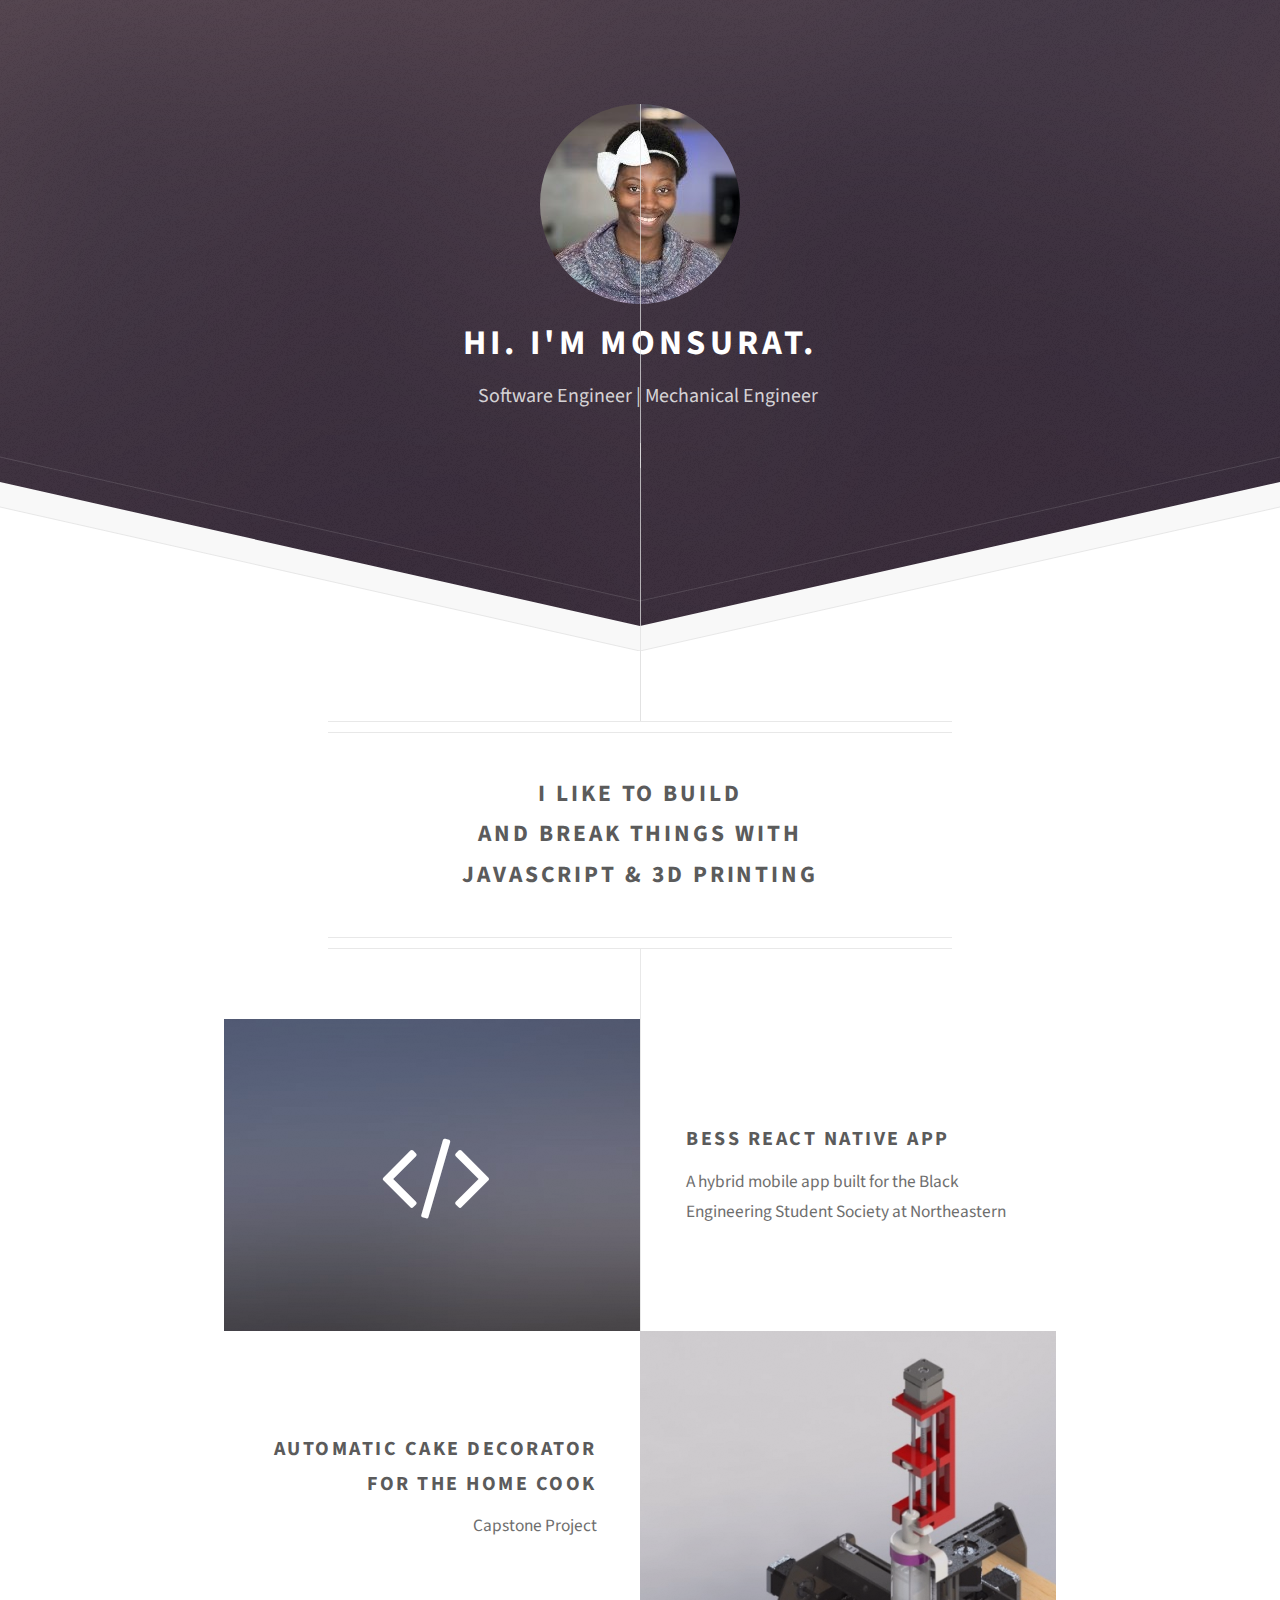
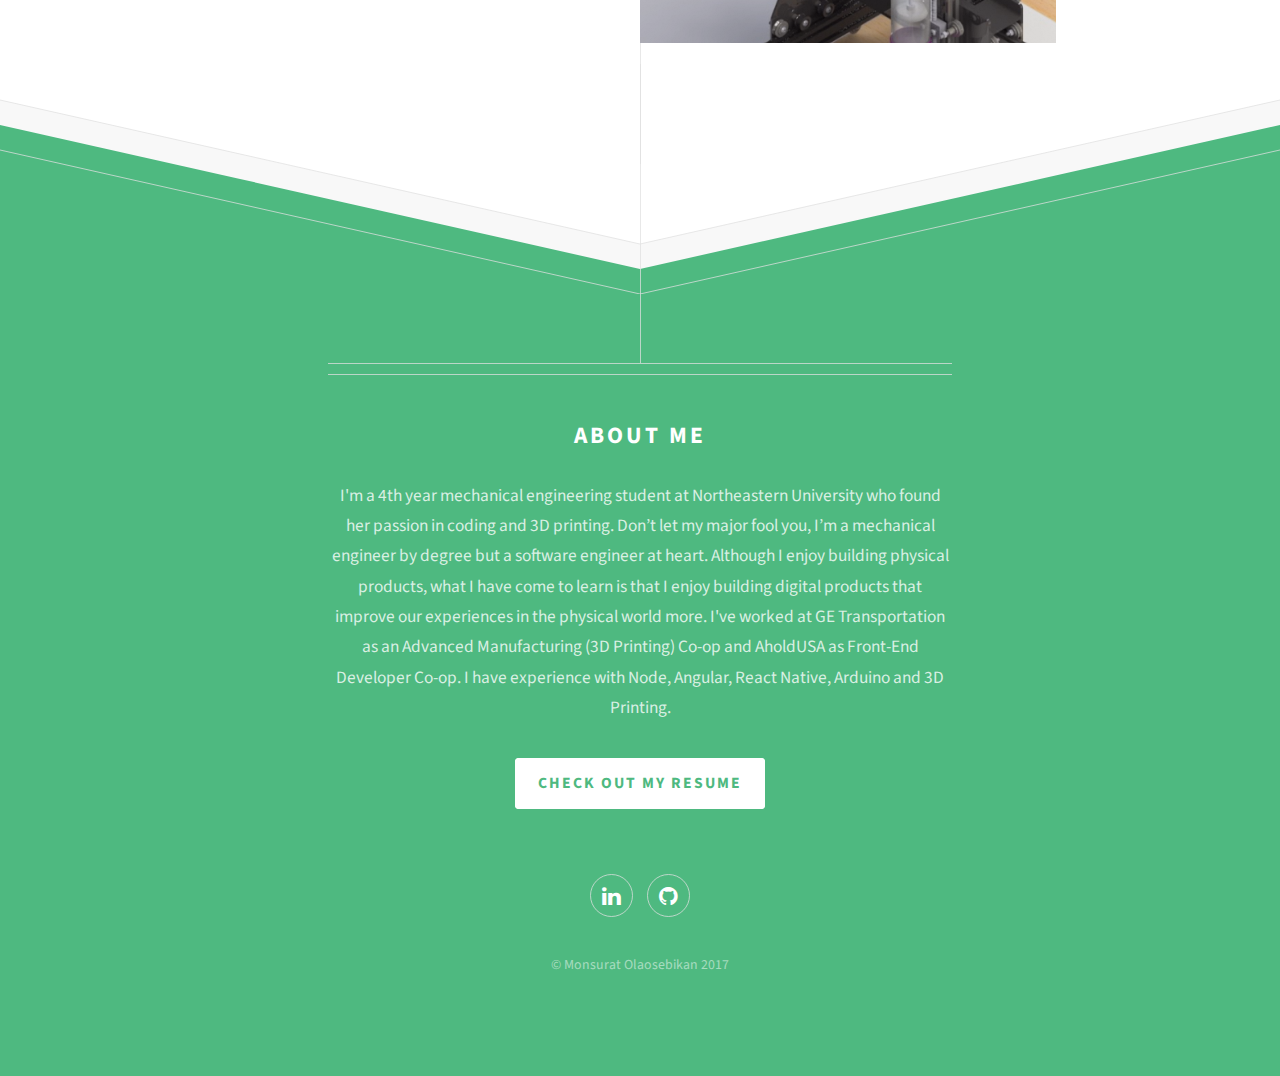
==== index.html @ 6a376ef6 "first commit" ====
<!DOCTYPE HTML>
<!--
	Directive by HTML5 UP
	html5up.net | @ajlkn
	Free for personal and commercial use under the CCA 3.0 license (html5up.net/license)
-->
<html>
	<head>
		<title>Monsurat Portfolio</title>
		<meta charset="utf-8" />
		<meta name="viewport" content="width=device-width, initial-scale=1" />
		<!--[if lte IE 8]><script src="assets/js/ie/html5shiv.js"></script><![endif]-->
		<link rel="stylesheet" href="assets/css/main.css" />
		<!--[if lte IE 8]><link rel="stylesheet" href="assets/css/ie8.css" /><![endif]-->
	</head>
	<body>

		<!-- Header -->
			<div id="header">
				<span class=""><img src="images/headshot.jpg" style="border-radius:50%"></span>
				<h1>Hi. I'm Monsurat.</h1>
				<p>&nbsp &nbsp Software Engineer | Mechanical Engineer</p>
				<br />
			</div>

		<!-- Main -->
			<div id="main">

				<header class="major container 75%">
					<h2>I like to build
					<br />
					and break things with
					<br />
					JavaScript & 3D Printing</h2>
					<!--
					<p>Tellus erat mauris ipsum fermentum<br />
					etiam vivamus nunc nibh morbi.</p>
					-->
				</header>

				<div class="box alt container">
					<section class="feature left">
						<a href="bessapp.html" class="image icon fa-code"><img src="images/pic01.jpg" alt="" /></a>
						<div class="content">
							<h3>BESS React Native App</h3>
							<p>A hybrid mobile app built for the Black Engineering Student Society at Northeastern</p>
						</div>
					</section>
					<section class="feature right">
						<a href="capstone.html" class="image icon"><img src="images/cake.png" alt="" /></a>
						<div class="content">
							<h3>Automatic Cake Decorator for the Home Cook</h3>
							<p>Capstone Project</p>
						</div>
					</section>
				</div>

			</div>

		<!-- Footer -->
			<div id="footer">
				<div class="container 75%">

					<header class="major last">
						<h2>About Me</h2>
					</header>

					<p>I'm a 4th year mechanical engineering student at Northeastern University who found her passion in coding and 3D printing.
						Don’t let my major fool you, I’m a mechanical engineer by degree but a software engineer at heart. Although I enjoy building physical products, what I have come to learn is that I enjoy building digital products that improve our experiences in the physical world more.
						I've worked at GE Transportation as an Advanced Manufacturing (3D Printing) Co-op and AholdUSA as Front-End Developer Co-op. I have experience with Node, Angular, React Native, Arduino and 3D Printing.
					</p>


							<div class="12u">
								<ul class="actions">
									<a href="https://drive.google.com/open?id=0B-U25E87jTzqNkViR29LWDZFdk0" target="_blank"><li><input type="submit" value="Check Out My Resume" /></li></a>
								</ul>
								<br>
							</div>


					<ul class="icons">
						<li><a href="https://www.linkedin.com/in/monsurat/" class="icon fa-linkedin" target="_blank"><span class="label">Linkedin</span></a></li>
						<li><a href="https://github.com/monsuratolaosebikan" class="icon fa-github" target="_blank"><span class="label">Github</span></a></li>
					</ul>

					<ul class="copyright">
						<li>&copy; Monsurat Olaosebikan 2017</li>
					</ul>

				</div>
			</div>

		<!-- Scripts -->
			<script src="assets/js/jquery.min.js"></script>
			<script src="assets/js/skel.min.js"></script>
			<script src="assets/js/util.js"></script>
			<!--[if lte IE 8]><script src="assets/js/ie/respond.min.js"></script><![endif]-->
			<script src="assets/js/main.js"></script>

	</body>
</html>
---- assets/css/main.css ----
@import url("font-awesome.min.css");
@import url("https://fonts.googleapis.com/css?family=Source+Sans+Pro:300,300italic,400,400italic,600,600italic,700,700italic");

/*
	Directive by HTML5 UP
	html5up.net | @ajlkn
	Free for personal and commercial use under the CCA 3.0 license (html5up.net/license)
*/

/* Reset */

	html, body, div, span, applet, object, iframe, h1, h2, h3, h4, h5, h6, p, blockquote, pre, a, abbr, acronym, address, big, cite, code, del, dfn, em, img, ins, kbd, q, s, samp, small, strike, strong, sub, sup, tt, var, b, u, i, center, dl, dt, dd, ol, ul, li, fieldset, form, label, legend, table, caption, tbody, tfoot, thead, tr, th, td, article, aside, canvas, details, embed, figure, figcaption, footer, header, hgroup, menu, nav, output, ruby, section, summary, time, mark, audio, video {
		margin: 0;
		padding: 0;
		border: 0;
		font-size: 100%;
		font: inherit;
		vertical-align: baseline;
	}

	article, aside, details, figcaption, figure, footer, header, hgroup, menu, nav, section {
		display: block;
	}

	body {
		line-height: 1;
	}

	ol, ul {
		list-style: none;
	}

	blockquote, q {
		quotes: none;
	}

	blockquote:before, blockquote:after, q:before, q:after {
		content: '';
		content: none;
	}

	table {
		border-collapse: collapse;
		border-spacing: 0;
	}

	body {
		-webkit-text-size-adjust: none;
	}

/* Box Model */

	*, *:before, *:after {
		-moz-box-sizing: border-box;
		-webkit-box-sizing: border-box;
		box-sizing: border-box;
	}

/* Containers */

	.container {
		margin-left: auto;
		margin-right: auto;
	}

	.container.\31 25\25 {
		width: 100%;
		max-width: 63.75em;
		min-width: 51em;
	}

	.container.\37 5\25 {
		width: 38.25em;
	}

	.container.\35 0\25 {
		width: 25.5em;
	}

	.container.\32 5\25 {
		width: 12.75em;
	}

	.container {
		width: 51em;
	}

	@media screen and (max-width: 1680px) {

		.container.\31 25\25 {
			width: 100%;
			max-width: 63.75em;
			min-width: 51em;
		}

		.container.\37 5\25 {
			width: 38.25em;
		}

		.container.\35 0\25 {
			width: 25.5em;
		}

		.container.\32 5\25 {
			width: 12.75em;
		}

		.container {
			width: 51em;
		}

	}

	@media screen and (max-width: 1280px) {

		.container.\31 25\25 {
			width: 100%;
			max-width: 60em;
			min-width: 48em;
		}

		.container.\37 5\25 {
			width: 36em;
		}

		.container.\35 0\25 {
			width: 24em;
		}

		.container.\32 5\25 {
			width: 12em;
		}

		.container {
			width: 48em;
		}

	}

	@media screen and (max-width: 980px) {

		.container.\31 25\25 {
			width: 100%;
			max-width: 118.75%;
			min-width: 95%;
		}

		.container.\37 5\25 {
			width: 71.25%;
		}

		.container.\35 0\25 {
			width: 47.5%;
		}

		.container.\32 5\25 {
			width: 23.75%;
		}

		.container {
			width: 95%;
		}

	}

	@media screen and (max-width: 840px) {

		.container.\31 25\25 {
			width: 100%;
			max-width: 118.75%;
			min-width: 95%;
		}

		.container.\37 5\25 {
			width: 71.25%;
		}

		.container.\35 0\25 {
			width: 47.5%;
		}

		.container.\32 5\25 {
			width: 23.75%;
		}

		.container {
			width: 95% !important;
		}

	}

	@media screen and (max-width: 736px) {

		.container.\31 25\25 {
			width: 100%;
			max-width: 112.5%;
			min-width: 90%;
		}

		.container.\37 5\25 {
			width: 67.5%;
		}

		.container.\35 0\25 {
			width: 45%;
		}

		.container.\32 5\25 {
			width: 22.5%;
		}

		.container {
			width: 90% !important;
		}

	}

	@media screen and (max-width: 480px) {

		.container.\31 25\25 {
			width: 100%;
			max-width: 125%;
			min-width: 100%;
		}

		.container.\37 5\25 {
			width: 75%;
		}

		.container.\35 0\25 {
			width: 50%;
		}

		.container.\32 5\25 {
			width: 25%;
		}

		.container {
			width: 100% !important;
		}

	}

/* Grid */

	.row {
		border-bottom: solid 1px transparent;
		-moz-box-sizing: border-box;
		-webkit-box-sizing: border-box;
		box-sizing: border-box;
	}

	.row > * {
		float: left;
		-moz-box-sizing: border-box;
		-webkit-box-sizing: border-box;
		box-sizing: border-box;
	}

	.row:after, .row:before {
		content: '';
		display: block;
		clear: both;
		height: 0;
	}

	.row.uniform > * > :first-child {
		margin-top: 0;
	}

	.row.uniform > * > :last-child {
		margin-bottom: 0;
	}

	.row.\30 \25 > * {
		padding: 0px 0 0 0px;
	}

	.row.\30 \25 {
		margin: 0px 0 -1px 0px;
	}

	.row.uniform.\30 \25 > * {
		padding: 0px 0 0 0px;
	}

	.row.uniform.\30 \25 {
		margin: 0px 0 -1px 0px;
	}

	.row > * {
		padding: 30px 0 0 30px;
	}

	.row {
		margin: -30px 0 -1px -30px;
	}

	.row.uniform > * {
		padding: 30px 0 0 30px;
	}

	.row.uniform {
		margin: -30px 0 -1px -30px;
	}

	.row.\32 00\25 > * {
		padding: 60px 0 0 60px;
	}

	.row.\32 00\25 {
		margin: -60px 0 -1px -60px;
	}

	.row.uniform.\32 00\25 > * {
		padding: 60px 0 0 60px;
	}

	.row.uniform.\32 00\25 {
		margin: -60px 0 -1px -60px;
	}

	.row.\31 50\25 > * {
		padding: 45px 0 0 45px;
	}

	.row.\31 50\25 {
		margin: -45px 0 -1px -45px;
	}

	.row.uniform.\31 50\25 > * {
		padding: 45px 0 0 45px;
	}

	.row.uniform.\31 50\25 {
		margin: -45px 0 -1px -45px;
	}

	.row.\35 0\25 > * {
		padding: 15px 0 0 15px;
	}

	.row.\35 0\25 {
		margin: -15px 0 -1px -15px;
	}

	.row.uniform.\35 0\25 > * {
		padding: 15px 0 0 15px;
	}

	.row.uniform.\35 0\25 {
		margin: -15px 0 -1px -15px;
	}

	.row.\32 5\25 > * {
		padding: 7.5px 0 0 7.5px;
	}

	.row.\32 5\25 {
		margin: -7.5px 0 -1px -7.5px;
	}

	.row.uniform.\32 5\25 > * {
		padding: 7.5px 0 0 7.5px;
	}

	.row.uniform.\32 5\25 {
		margin: -7.5px 0 -1px -7.5px;
	}

	.\31 2u, .\31 2u\24 {
		width: 100%;
		clear: none;
		margin-left: 0;
	}

	.\31 1u, .\31 1u\24 {
		width: 91.6666666667%;
		clear: none;
		margin-left: 0;
	}

	.\31 0u, .\31 0u\24 {
		width: 83.3333333333%;
		clear: none;
		margin-left: 0;
	}

	.\39 u, .\39 u\24 {
		width: 75%;
		clear: none;
		margin-left: 0;
	}

	.\38 u, .\38 u\24 {
		width: 66.6666666667%;
		clear: none;
		margin-left: 0;
	}

	.\37 u, .\37 u\24 {
		width: 58.3333333333%;
		clear: none;
		margin-left: 0;
	}

	.\36 u, .\36 u\24 {
		width: 50%;
		clear: none;
		margin-left: 0;
	}

	.\35 u, .\35 u\24 {
		width: 41.6666666667%;
		clear: none;
		margin-left: 0;
	}

	.\34 u, .\34 u\24 {
		width: 33.3333333333%;
		clear: none;
		margin-left: 0;
	}

	.\33 u, .\33 u\24 {
		width: 25%;
		clear: none;
		margin-left: 0;
	}

	.\32 u, .\32 u\24 {
		width: 16.6666666667%;
		clear: none;
		margin-left: 0;
	}

	.\31 u, .\31 u\24 {
		width: 8.3333333333%;
		clear: none;
		margin-left: 0;
	}

	.\31 2u\24 + *,
	.\31 1u\24 + *,
	.\31 0u\24 + *,
	.\39 u\24 + *,
	.\38 u\24 + *,
	.\37 u\24 + *,
	.\36 u\24 + *,
	.\35 u\24 + *,
	.\34 u\24 + *,
	.\33 u\24 + *,
	.\32 u\24 + *,
	.\31 u\24 + * {
		clear: left;
	}

	.\-11u {
		margin-left: 91.66667%;
	}

	.\-10u {
		margin-left: 83.33333%;
	}

	.\-9u {
		margin-left: 75%;
	}

	.\-8u {
		margin-left: 66.66667%;
	}

	.\-7u {
		margin-left: 58.33333%;
	}

	.\-6u {
		margin-left: 50%;
	}

	.\-5u {
		margin-left: 41.66667%;
	}

	.\-4u {
		margin-left: 33.33333%;
	}

	.\-3u {
		margin-left: 25%;
	}

	.\-2u {
		margin-left: 16.66667%;
	}

	.\-1u {
		margin-left: 8.33333%;
	}

	@media screen and (max-width: 1680px) {

		.row > * {
			padding: 30px 0 0 30px;
		}

		.row {
			margin: -30px 0 -1px -30px;
		}

		.row.uniform > * {
			padding: 30px 0 0 30px;
		}

		.row.uniform {
			margin: -30px 0 -1px -30px;
		}

		.row.\32 00\25 > * {
			padding: 60px 0 0 60px;
		}

		.row.\32 00\25 {
			margin: -60px 0 -1px -60px;
		}

		.row.uniform.\32 00\25 > * {
			padding: 60px 0 0 60px;
		}

		.row.uniform.\32 00\25 {
			margin: -60px 0 -1px -60px;
		}

		.row.\31 50\25 > * {
			padding: 45px 0 0 45px;
		}

		.row.\31 50\25 {
			margin: -45px 0 -1px -45px;
		}

		.row.uniform.\31 50\25 > * {
			padding: 45px 0 0 45px;
		}

		.row.uniform.\31 50\25 {
			margin: -45px 0 -1px -45px;
		}

		.row.\35 0\25 > * {
			padding: 15px 0 0 15px;
		}

		.row.\35 0\25 {
			margin: -15px 0 -1px -15px;
		}

		.row.uniform.\35 0\25 > * {
			padding: 15px 0 0 15px;
		}

		.row.uniform.\35 0\25 {
			margin: -15px 0 -1px -15px;
		}

		.row.\32 5\25 > * {
			padding: 7.5px 0 0 7.5px;
		}

		.row.\32 5\25 {
			margin: -7.5px 0 -1px -7.5px;
		}

		.row.uniform.\32 5\25 > * {
			padding: 7.5px 0 0 7.5px;
		}

		.row.uniform.\32 5\25 {
			margin: -7.5px 0 -1px -7.5px;
		}

		.\31 2u\28wide\29, .\31 2u\24\28wide\29 {
			width: 100%;
			clear: none;
			margin-left: 0;
		}

		.\31 1u\28wide\29, .\31 1u\24\28wide\29 {
			width: 91.6666666667%;
			clear: none;
			margin-left: 0;
		}

		.\31 0u\28wide\29, .\31 0u\24\28wide\29 {
			width: 83.3333333333%;
			clear: none;
			margin-left: 0;
		}

		.\39 u\28wide\29, .\39 u\24\28wide\29 {
			width: 75%;
			clear: none;
			margin-left: 0;
		}

		.\38 u\28wide\29, .\38 u\24\28wide\29 {
			width: 66.6666666667%;
			clear: none;
			margin-left: 0;
		}

		.\37 u\28wide\29, .\37 u\24\28wide\29 {
			width: 58.3333333333%;
			clear: none;
			margin-left: 0;
		}

		.\36 u\28wide\29, .\36 u\24\28wide\29 {
			width: 50%;
			clear: none;
			margin-left: 0;
		}

		.\35 u\28wide\29, .\35 u\24\28wide\29 {
			width: 41.6666666667%;
			clear: none;
			margin-left: 0;
		}

		.\34 u\28wide\29, .\34 u\24\28wide\29 {
			width: 33.3333333333%;
			clear: none;
			margin-left: 0;
		}

		.\33 u\28wide\29, .\33 u\24\28wide\29 {
			width: 25%;
			clear: none;
			margin-left: 0;
		}

		.\32 u\28wide\29, .\32 u\24\28wide\29 {
			width: 16.6666666667%;
			clear: none;
			margin-left: 0;
		}

		.\31 u\28wide\29, .\31 u\24\28wide\29 {
			width: 8.3333333333%;
			clear: none;
			margin-left: 0;
		}

		.\31 2u\24\28wide\29 + *,
		.\31 1u\24\28wide\29 + *,
		.\31 0u\24\28wide\29 + *,
		.\39 u\24\28wide\29 + *,
		.\38 u\24\28wide\29 + *,
		.\37 u\24\28wide\29 + *,
		.\36 u\24\28wide\29 + *,
		.\35 u\24\28wide\29 + *,
		.\34 u\24\28wide\29 + *,
		.\33 u\24\28wide\29 + *,
		.\32 u\24\28wide\29 + *,
		.\31 u\24\28wide\29 + * {
			clear: left;
		}

		.\-11u\28wide\29 {
			margin-left: 91.66667%;
		}

		.\-10u\28wide\29 {
			margin-left: 83.33333%;
		}

		.\-9u\28wide\29 {
			margin-left: 75%;
		}

		.\-8u\28wide\29 {
			margin-left: 66.66667%;
		}

		.\-7u\28wide\29 {
			margin-left: 58.33333%;
		}

		.\-6u\28wide\29 {
			margin-left: 50%;
		}

		.\-5u\28wide\29 {
			margin-left: 41.66667%;
		}

		.\-4u\28wide\29 {
			margin-left: 33.33333%;
		}

		.\-3u\28wide\29 {
			margin-left: 25%;
		}

		.\-2u\28wide\29 {
			margin-left: 16.66667%;
		}

		.\-1u\28wide\29 {
			margin-left: 8.33333%;
		}

	}

	@media screen and (max-width: 1280px) {

		.row > * {
			padding: 30px 0 0 30px;
		}

		.row {
			margin: -30px 0 -1px -30px;
		}

		.row.uniform > * {
			padding: 30px 0 0 30px;
		}

		.row.uniform {
			margin: -30px 0 -1px -30px;
		}

		.row.\32 00\25 > * {
			padding: 60px 0 0 60px;
		}

		.row.\32 00\25 {
			margin: -60px 0 -1px -60px;
		}

		.row.uniform.\32 00\25 > * {
			padding: 60px 0 0 60px;
		}

		.row.uniform.\32 00\25 {
			margin: -60px 0 -1px -60px;
		}

		.row.\31 50\25 > * {
			padding: 45px 0 0 45px;
		}

		.row.\31 50\25 {
			margin: -45px 0 -1px -45px;
		}

		.row.uniform.\31 50\25 > * {
			padding: 45px 0 0 45px;
		}

		.row.uniform.\31 50\25 {
			margin: -45px 0 -1px -45px;
		}

		.row.\35 0\25 > * {
			padding: 15px 0 0 15px;
		}

		.row.\35 0\25 {
			margin: -15px 0 -1px -15px;
		}

		.row.uniform.\35 0\25 > * {
			padding: 15px 0 0 15px;
		}

		.row.uniform.\35 0\25 {
			margin: -15px 0 -1px -15px;
		}

		.row.\32 5\25 > * {
			padding: 7.5px 0 0 7.5px;
		}

		.row.\32 5\25 {
			margin: -7.5px 0 -1px -7.5px;
		}

		.row.uniform.\32 5\25 > * {
			padding: 7.5px 0 0 7.5px;
		}

		.row.uniform.\32 5\25 {
			margin: -7.5px 0 -1px -7.5px;
		}

		.\31 2u\28normal\29, .\31 2u\24\28normal\29 {
			width: 100%;
			clear: none;
			margin-left: 0;
		}

		.\31 1u\28normal\29, .\31 1u\24\28normal\29 {
			width: 91.6666666667%;
			clear: none;
			margin-left: 0;
		}

		.\31 0u\28normal\29, .\31 0u\24\28normal\29 {
			width: 83.3333333333%;
			clear: none;
			margin-left: 0;
		}

		.\39 u\28normal\29, .\39 u\24\28normal\29 {
			width: 75%;
			clear: none;
			margin-left: 0;
		}

		.\38 u\28normal\29, .\38 u\24\28normal\29 {
			width: 66.6666666667%;
			clear: none;
			margin-left: 0;
		}

		.\37 u\28normal\29, .\37 u\24\28normal\29 {
			width: 58.3333333333%;
			clear: none;
			margin-left: 0;
		}

		.\36 u\28normal\29, .\36 u\24\28normal\29 {
			width: 50%;
			clear: none;
			margin-left: 0;
		}

		.\35 u\28normal\29, .\35 u\24\28normal\29 {
			width: 41.6666666667%;
			clear: none;
			margin-left: 0;
		}

		.\34 u\28normal\29, .\34 u\24\28normal\29 {
			width: 33.3333333333%;
			clear: none;
			margin-left: 0;
		}

		.\33 u\28normal\29, .\33 u\24\28normal\29 {
			width: 25%;
			clear: none;
			margin-left: 0;
		}

		.\32 u\28normal\29, .\32 u\24\28normal\29 {
			width: 16.6666666667%;
			clear: none;
			margin-left: 0;
		}

		.\31 u\28normal\29, .\31 u\24\28normal\29 {
			width: 8.3333333333%;
			clear: none;
			margin-left: 0;
		}

		.\31 2u\24\28normal\29 + *,
		.\31 1u\24\28normal\29 + *,
		.\31 0u\24\28normal\29 + *,
		.\39 u\24\28normal\29 + *,
		.\38 u\24\28normal\29 + *,
		.\37 u\24\28normal\29 + *,
		.\36 u\24\28normal\29 + *,
		.\35 u\24\28normal\29 + *,
		.\34 u\24\28normal\29 + *,
		.\33 u\24\28normal\29 + *,
		.\32 u\24\28normal\29 + *,
		.\31 u\24\28normal\29 + * {
			clear: left;
		}

		.\-11u\28normal\29 {
			margin-left: 91.66667%;
		}

		.\-10u\28normal\29 {
			margin-left: 83.33333%;
		}

		.\-9u\28normal\29 {
			margin-left: 75%;
		}

		.\-8u\28normal\29 {
			margin-left: 66.66667%;
		}

		.\-7u\28normal\29 {
			margin-left: 58.33333%;
		}

		.\-6u\28normal\29 {
			margin-left: 50%;
		}

		.\-5u\28normal\29 {
			margin-left: 41.66667%;
		}

		.\-4u\28normal\29 {
			margin-left: 33.33333%;
		}

		.\-3u\28normal\29 {
			margin-left: 25%;
		}

		.\-2u\28normal\29 {
			margin-left: 16.66667%;
		}

		.\-1u\28normal\29 {
			margin-left: 8.33333%;
		}

	}

	@media screen and (max-width: 980px) {

		.row > * {
			padding: 30px 0 0 30px;
		}

		.row {
			margin: -30px 0 -1px -30px;
		}

		.row.uniform > * {
			padding: 30px 0 0 30px;
		}

		.row.uniform {
			margin: -30px 0 -1px -30px;
		}

		.row.\32 00\25 > * {
			padding: 60px 0 0 60px;
		}

		.row.\32 00\25 {
			margin: -60px 0 -1px -60px;
		}

		.row.uniform.\32 00\25 > * {
			padding: 60px 0 0 60px;
		}

		.row.uniform.\32 00\25 {
			margin: -60px 0 -1px -60px;
		}

		.row.\31 50\25 > * {
			padding: 45px 0 0 45px;
		}

		.row.\31 50\25 {
			margin: -45px 0 -1px -45px;
		}

		.row.uniform.\31 50\25 > * {
			padding: 45px 0 0 45px;
		}

		.row.uniform.\31 50\25 {
			margin: -45px 0 -1px -45px;
		}

		.row.\35 0\25 > * {
			padding: 15px 0 0 15px;
		}

		.row.\35 0\25 {
			margin: -15px 0 -1px -15px;
		}

		.row.uniform.\35 0\25 > * {
			padding: 15px 0 0 15px;
		}

		.row.uniform.\35 0\25 {
			margin: -15px 0 -1px -15px;
		}

		.row.\32 5\25 > * {
			padding: 7.5px 0 0 7.5px;
		}

		.row.\32 5\25 {
			margin: -7.5px 0 -1px -7.5px;
		}

		.row.uniform.\32 5\25 > * {
			padding: 7.5px 0 0 7.5px;
		}

		.row.uniform.\32 5\25 {
			margin: -7.5px 0 -1px -7.5px;
		}

		.\31 2u\28narrow\29, .\31 2u\24\28narrow\29 {
			width: 100%;
			clear: none;
			margin-left: 0;
		}

		.\31 1u\28narrow\29, .\31 1u\24\28narrow\29 {
			width: 91.6666666667%;
			clear: none;
			margin-left: 0;
		}

		.\31 0u\28narrow\29, .\31 0u\24\28narrow\29 {
			width: 83.3333333333%;
			clear: none;
			margin-left: 0;
		}

		.\39 u\28narrow\29, .\39 u\24\28narrow\29 {
			width: 75%;
			clear: none;
			margin-left: 0;
		}

		.\38 u\28narrow\29, .\38 u\24\28narrow\29 {
			width: 66.6666666667%;
			clear: none;
			margin-left: 0;
		}

		.\37 u\28narrow\29, .\37 u\24\28narrow\29 {
			width: 58.3333333333%;
			clear: none;
			margin-left: 0;
		}

		.\36 u\28narrow\29, .\36 u\24\28narrow\29 {
			width: 50%;
			clear: none;
			margin-left: 0;
		}

		.\35 u\28narrow\29, .\35 u\24\28narrow\29 {
			width: 41.6666666667%;
			clear: none;
			margin-left: 0;
		}

		.\34 u\28narrow\29, .\34 u\24\28narrow\29 {
			width: 33.3333333333%;
			clear: none;
			margin-left: 0;
		}

		.\33 u\28narrow\29, .\33 u\24\28narrow\29 {
			width: 25%;
			clear: none;
			margin-left: 0;
		}

		.\32 u\28narrow\29, .\32 u\24\28narrow\29 {
			width: 16.6666666667%;
			clear: none;
			margin-left: 0;
		}

		.\31 u\28narrow\29, .\31 u\24\28narrow\29 {
			width: 8.3333333333%;
			clear: none;
			margin-left: 0;
		}

		.\31 2u\24\28narrow\29 + *,
		.\31 1u\24\28narrow\29 + *,
		.\31 0u\24\28narrow\29 + *,
		.\39 u\24\28narrow\29 + *,
		.\38 u\24\28narrow\29 + *,
		.\37 u\24\28narrow\29 + *,
		.\36 u\24\28narrow\29 + *,
		.\35 u\24\28narrow\29 + *,
		.\34 u\24\28narrow\29 + *,
		.\33 u\24\28narrow\29 + *,
		.\32 u\24\28narrow\29 + *,
		.\31 u\24\28narrow\29 + * {
			clear: left;
		}

		.\-11u\28narrow\29 {
			margin-left: 91.66667%;
		}

		.\-10u\28narrow\29 {
			margin-left: 83.33333%;
		}

		.\-9u\28narrow\29 {
			margin-left: 75%;
		}

		.\-8u\28narrow\29 {
			margin-left: 66.66667%;
		}

		.\-7u\28narrow\29 {
			margin-left: 58.33333%;
		}

		.\-6u\28narrow\29 {
			margin-left: 50%;
		}

		.\-5u\28narrow\29 {
			margin-left: 41.66667%;
		}

		.\-4u\28narrow\29 {
			margin-left: 33.33333%;
		}

		.\-3u\28narrow\29 {
			margin-left: 25%;
		}

		.\-2u\28narrow\29 {
			margin-left: 16.66667%;
		}

		.\-1u\28narrow\29 {
			margin-left: 8.33333%;
		}

	}

	@media screen and (max-width: 840px) {

		.row > * {
			padding: 20px 0 0 20px;
		}

		.row {
			margin: -20px 0 -1px -20px;
		}

		.row.uniform > * {
			padding: 20px 0 0 20px;
		}

		.row.uniform {
			margin: -20px 0 -1px -20px;
		}

		.row.\32 00\25 > * {
			padding: 40px 0 0 40px;
		}

		.row.\32 00\25 {
			margin: -40px 0 -1px -40px;
		}

		.row.uniform.\32 00\25 > * {
			padding: 40px 0 0 40px;
		}

		.row.uniform.\32 00\25 {
			margin: -40px 0 -1px -40px;
		}

		.row.\31 50\25 > * {
			padding: 30px 0 0 30px;
		}

		.row.\31 50\25 {
			margin: -30px 0 -1px -30px;
		}

		.row.uniform.\31 50\25 > * {
			padding: 30px 0 0 30px;
		}

		.row.uniform.\31 50\25 {
			margin: -30px 0 -1px -30px;
		}

		.row.\35 0\25 > * {
			padding: 10px 0 0 10px;
		}

		.row.\35 0\25 {
			margin: -10px 0 -1px -10px;
		}

		.row.uniform.\35 0\25 > * {
			padding: 10px 0 0 10px;
		}

		.row.uniform.\35 0\25 {
			margin: -10px 0 -1px -10px;
		}

		.row.\32 5\25 > * {
			padding: 5px 0 0 5px;
		}

		.row.\32 5\25 {
			margin: -5px 0 -1px -5px;
		}

		.row.uniform.\32 5\25 > * {
			padding: 5px 0 0 5px;
		}

		.row.uniform.\32 5\25 {
			margin: -5px 0 -1px -5px;
		}

		.\31 2u\28narrower\29, .\31 2u\24\28narrower\29 {
			width: 100%;
			clear: none;
			margin-left: 0;
		}

		.\31 1u\28narrower\29, .\31 1u\24\28narrower\29 {
			width: 91.6666666667%;
			clear: none;
			margin-left: 0;
		}

		.\31 0u\28narrower\29, .\31 0u\24\28narrower\29 {
			width: 83.3333333333%;
			clear: none;
			margin-left: 0;
		}

		.\39 u\28narrower\29, .\39 u\24\28narrower\29 {
			width: 75%;
			clear: none;
			margin-left: 0;
		}

		.\38 u\28narrower\29, .\38 u\24\28narrower\29 {
			width: 66.6666666667%;
			clear: none;
			margin-left: 0;
		}

		.\37 u\28narrower\29, .\37 u\24\28narrower\29 {
			width: 58.3333333333%;
			clear: none;
			margin-left: 0;
		}

		.\36 u\28narrower\29, .\36 u\24\28narrower\29 {
			width: 50%;
			clear: none;
			margin-left: 0;
		}

		.\35 u\28narrower\29, .\35 u\24\28narrower\29 {
			width: 41.6666666667%;
			clear: none;
			margin-left: 0;
		}

		.\34 u\28narrower\29, .\34 u\24\28narrower\29 {
			width: 33.3333333333%;
			clear: none;
			margin-left: 0;
		}

		.\33 u\28narrower\29, .\33 u\24\28narrower\29 {
			width: 25%;
			clear: none;
			margin-left: 0;
		}

		.\32 u\28narrower\29, .\32 u\24\28narrower\29 {
			width: 16.6666666667%;
			clear: none;
			margin-left: 0;
		}

		.\31 u\28narrower\29, .\31 u\24\28narrower\29 {
			width: 8.3333333333%;
			clear: none;
			margin-left: 0;
		}

		.\31 2u\24\28narrower\29 + *,
		.\31 1u\24\28narrower\29 + *,
		.\31 0u\24\28narrower\29 + *,
		.\39 u\24\28narrower\29 + *,
		.\38 u\24\28narrower\29 + *,
		.\37 u\24\28narrower\29 + *,
		.\36 u\24\28narrower\29 + *,
		.\35 u\24\28narrower\29 + *,
		.\34 u\24\28narrower\29 + *,
		.\33 u\24\28narrower\29 + *,
		.\32 u\24\28narrower\29 + *,
		.\31 u\24\28narrower\29 + * {
			clear: left;
		}

		.\-11u\28narrower\29 {
			margin-left: 91.66667%;
		}

		.\-10u\28narrower\29 {
			margin-left: 83.33333%;
		}

		.\-9u\28narrower\29 {
			margin-left: 75%;
		}

		.\-8u\28narrower\29 {
			margin-left: 66.66667%;
		}

		.\-7u\28narrower\29 {
			margin-left: 58.33333%;
		}

		.\-6u\28narrower\29 {
			margin-left: 50%;
		}

		.\-5u\28narrower\29 {
			margin-left: 41.66667%;
		}

		.\-4u\28narrower\29 {
			margin-left: 33.33333%;
		}

		.\-3u\28narrower\29 {
			margin-left: 25%;
		}

		.\-2u\28narrower\29 {
			margin-left: 16.66667%;
		}

		.\-1u\28narrower\29 {
			margin-left: 8.33333%;
		}

	}

	@media screen and (max-width: 736px) {

		.row > * {
			padding: 20px 0 0 20px;
		}

		.row {
			margin: -20px 0 -1px -20px;
		}

		.row.uniform > * {
			padding: 20px 0 0 20px;
		}

		.row.uniform {
			margin: -20px 0 -1px -20px;
		}

		.row.\32 00\25 > * {
			padding: 40px 0 0 40px;
		}

		.row.\32 00\25 {
			margin: -40px 0 -1px -40px;
		}

		.row.uniform.\32 00\25 > * {
			padding: 40px 0 0 40px;
		}

		.row.uniform.\32 00\25 {
			margin: -40px 0 -1px -40px;
		}

		.row.\31 50\25 > * {
			padding: 30px 0 0 30px;
		}

		.row.\31 50\25 {
			margin: -30px 0 -1px -30px;
		}

		.row.uniform.\31 50\25 > * {
			padding: 30px 0 0 30px;
		}

		.row.uniform.\31 50\25 {
			margin: -30px 0 -1px -30px;
		}

		.row.\35 0\25 > * {
			padding: 10px 0 0 10px;
		}

		.row.\35 0\25 {
			margin: -10px 0 -1px -10px;
		}

		.row.uniform.\35 0\25 > * {
			padding: 10px 0 0 10px;
		}

		.row.uniform.\35 0\25 {
			margin: -10px 0 -1px -10px;
		}

		.row.\32 5\25 > * {
			padding: 5px 0 0 5px;
		}

		.row.\32 5\25 {
			margin: -5px 0 -1px -5px;
		}

		.row.uniform.\32 5\25 > * {
			padding: 5px 0 0 5px;
		}

		.row.uniform.\32 5\25 {
			margin: -5px 0 -1px -5px;
		}

		.\31 2u\28mobile\29, .\31 2u\24\28mobile\29 {
			width: 100%;
			clear: none;
			margin-left: 0;
		}

		.\31 1u\28mobile\29, .\31 1u\24\28mobile\29 {
			width: 91.6666666667%;
			clear: none;
			margin-left: 0;
		}

		.\31 0u\28mobile\29, .\31 0u\24\28mobile\29 {
			width: 83.3333333333%;
			clear: none;
			margin-left: 0;
		}

		.\39 u\28mobile\29, .\39 u\24\28mobile\29 {
			width: 75%;
			clear: none;
			margin-left: 0;
		}

		.\38 u\28mobile\29, .\38 u\24\28mobile\29 {
			width: 66.6666666667%;
			clear: none;
			margin-left: 0;
		}

		.\37 u\28mobile\29, .\37 u\24\28mobile\29 {
			width: 58.3333333333%;
			clear: none;
			margin-left: 0;
		}

		.\36 u\28mobile\29, .\36 u\24\28mobile\29 {
			width: 50%;
			clear: none;
			margin-left: 0;
		}

		.\35 u\28mobile\29, .\35 u\24\28mobile\29 {
			width: 41.6666666667%;
			clear: none;
			margin-left: 0;
		}

		.\34 u\28mobile\29, .\34 u\24\28mobile\29 {
			width: 33.3333333333%;
			clear: none;
			margin-left: 0;
		}

		.\33 u\28mobile\29, .\33 u\24\28mobile\29 {
			width: 25%;
			clear: none;
			margin-left: 0;
		}

		.\32 u\28mobile\29, .\32 u\24\28mobile\29 {
			width: 16.6666666667%;
			clear: none;
			margin-left: 0;
		}

		.\31 u\28mobile\29, .\31 u\24\28mobile\29 {
			width: 8.3333333333%;
			clear: none;
			margin-left: 0;
		}

		.\31 2u\24\28mobile\29 + *,
		.\31 1u\24\28mobile\29 + *,
		.\31 0u\24\28mobile\29 + *,
		.\39 u\24\28mobile\29 + *,
		.\38 u\24\28mobile\29 + *,
		.\37 u\24\28mobile\29 + *,
		.\36 u\24\28mobile\29 + *,
		.\35 u\24\28mobile\29 + *,
		.\34 u\24\28mobile\29 + *,
		.\33 u\24\28mobile\29 + *,
		.\32 u\24\28mobile\29 + *,
		.\31 u\24\28mobile\29 + * {
			clear: left;
		}

		.\-11u\28mobile\29 {
			margin-left: 91.66667%;
		}

		.\-10u\28mobile\29 {
			margin-left: 83.33333%;
		}

		.\-9u\28mobile\29 {
			margin-left: 75%;
		}

		.\-8u\28mobile\29 {
			margin-left: 66.66667%;
		}

		.\-7u\28mobile\29 {
			margin-left: 58.33333%;
		}

		.\-6u\28mobile\29 {
			margin-left: 50%;
		}

		.\-5u\28mobile\29 {
			margin-left: 41.66667%;
		}

		.\-4u\28mobile\29 {
			margin-left: 33.33333%;
		}

		.\-3u\28mobile\29 {
			margin-left: 25%;
		}

		.\-2u\28mobile\29 {
			margin-left: 16.66667%;
		}

		.\-1u\28mobile\29 {
			margin-left: 8.33333%;
		}

	}

	@media screen and (max-width: 480px) {

		.row > * {
			padding: 20px 0 0 20px;
		}

		.row {
			margin: -20px 0 -1px -20px;
		}

		.row.uniform > * {
			padding: 20px 0 0 20px;
		}

		.row.uniform {
			margin: -20px 0 -1px -20px;
		}

		.row.\32 00\25 > * {
			padding: 40px 0 0 40px;
		}

		.row.\32 00\25 {
			margin: -40px 0 -1px -40px;
		}

		.row.uniform.\32 00\25 > * {
			padding: 40px 0 0 40px;
		}

		.row.uniform.\32 00\25 {
			margin: -40px 0 -1px -40px;
		}

		.row.\31 50\25 > * {
			padding: 30px 0 0 30px;
		}

		.row.\31 50\25 {
			margin: -30px 0 -1px -30px;
		}

		.row.uniform.\31 50\25 > * {
			padding: 30px 0 0 30px;
		}

		.row.uniform.\31 50\25 {
			margin: -30px 0 -1px -30px;
		}

		.row.\35 0\25 > * {
			padding: 10px 0 0 10px;
		}

		.row.\35 0\25 {
			margin: -10px 0 -1px -10px;
		}

		.row.uniform.\35 0\25 > * {
			padding: 10px 0 0 10px;
		}

		.row.uniform.\35 0\25 {
			margin: -10px 0 -1px -10px;
		}

		.row.\32 5\25 > * {
			padding: 5px 0 0 5px;
		}

		.row.\32 5\25 {
			margin: -5px 0 -1px -5px;
		}

		.row.uniform.\32 5\25 > * {
			padding: 5px 0 0 5px;
		}

		.row.uniform.\32 5\25 {
			margin: -5px 0 -1px -5px;
		}

		.\31 2u\28mobilep\29, .\31 2u\24\28mobilep\29 {
			width: 100%;
			clear: none;
			margin-left: 0;
		}

		.\31 1u\28mobilep\29, .\31 1u\24\28mobilep\29 {
			width: 91.6666666667%;
			clear: none;
			margin-left: 0;
		}

		.\31 0u\28mobilep\29, .\31 0u\24\28mobilep\29 {
			width: 83.3333333333%;
			clear: none;
			margin-left: 0;
		}

		.\39 u\28mobilep\29, .\39 u\24\28mobilep\29 {
			width: 75%;
			clear: none;
			margin-left: 0;
		}

		.\38 u\28mobilep\29, .\38 u\24\28mobilep\29 {
			width: 66.6666666667%;
			clear: none;
			margin-left: 0;
		}

		.\37 u\28mobilep\29, .\37 u\24\28mobilep\29 {
			width: 58.3333333333%;
			clear: none;
			margin-left: 0;
		}

		.\36 u\28mobilep\29, .\36 u\24\28mobilep\29 {
			width: 50%;
			clear: none;
			margin-left: 0;
		}

		.\35 u\28mobilep\29, .\35 u\24\28mobilep\29 {
			width: 41.6666666667%;
			clear: none;
			margin-left: 0;
		}

		.\34 u\28mobilep\29, .\34 u\24\28mobilep\29 {
			width: 33.3333333333%;
			clear: none;
			margin-left: 0;
		}

		.\33 u\28mobilep\29, .\33 u\24\28mobilep\29 {
			width: 25%;
			clear: none;
			margin-left: 0;
		}

		.\32 u\28mobilep\29, .\32 u\24\28mobilep\29 {
			width: 16.6666666667%;
			clear: none;
			margin-left: 0;
		}

		.\31 u\28mobilep\29, .\31 u\24\28mobilep\29 {
			width: 8.3333333333%;
			clear: none;
			margin-left: 0;
		}

		.\31 2u\24\28mobilep\29 + *,
		.\31 1u\24\28mobilep\29 + *,
		.\31 0u\24\28mobilep\29 + *,
		.\39 u\24\28mobilep\29 + *,
		.\38 u\24\28mobilep\29 + *,
		.\37 u\24\28mobilep\29 + *,
		.\36 u\24\28mobilep\29 + *,
		.\35 u\24\28mobilep\29 + *,
		.\34 u\24\28mobilep\29 + *,
		.\33 u\24\28mobilep\29 + *,
		.\32 u\24\28mobilep\29 + *,
		.\31 u\24\28mobilep\29 + * {
			clear: left;
		}

		.\-11u\28mobilep\29 {
			margin-left: 91.66667%;
		}

		.\-10u\28mobilep\29 {
			margin-left: 83.33333%;
		}

		.\-9u\28mobilep\29 {
			margin-left: 75%;
		}

		.\-8u\28mobilep\29 {
			margin-left: 66.66667%;
		}

		.\-7u\28mobilep\29 {
			margin-left: 58.33333%;
		}

		.\-6u\28mobilep\29 {
			margin-left: 50%;
		}

		.\-5u\28mobilep\29 {
			margin-left: 41.66667%;
		}

		.\-4u\28mobilep\29 {
			margin-left: 33.33333%;
		}

		.\-3u\28mobilep\29 {
			margin-left: 25%;
		}

		.\-2u\28mobilep\29 {
			margin-left: 16.66667%;
		}

		.\-1u\28mobilep\29 {
			margin-left: 8.33333%;
		}

	}

/* Basic */

	html, body {
		height: 100%;
	}

	body {
		background: #ffffff;
	}

		body.is-loading * {
			-moz-transition: none !important;
			-webkit-transition: none !important;
			-ms-transition: none !important;
			transition: none !important;
			-moz-animation: none !important;
			-webkit-animation: none !important;
			-ms-animation: none !important;
			animation: none !important;
		}

	body, input, select, textarea {
		color: #6e6e6e;
		font-family: 'Source Sans Pro', sans-serif;
		font-size: 16pt;
		font-weight: 400;
		line-height: 1.75em;
	}

	a {
		-moz-transition: color 0.2s ease-in-out, border-bottom-color 0.2s ease-in-out;
		-webkit-transition: color 0.2s ease-in-out, border-bottom-color 0.2s ease-in-out;
		-ms-transition: color 0.2s ease-in-out, border-bottom-color 0.2s ease-in-out;
		transition: color 0.2s ease-in-out, border-bottom-color 0.2s ease-in-out;
		border-bottom: dotted 1px;
		color: #4eb980;
		text-decoration: none;
	}

		a:hover {
			border-bottom-color: transparent;
		}

	strong, b {
		font-weight: 600;
		color: #5b5b5b;
	}

	em, i {
		font-style: italic;
	}

	p, ul, ol, dl, table, blockquote, form {
		margin: 0 0 2em 0;
	}

	h1, h2, h3, h4, h5, h6 {
		color: #5b5b5b;
		font-weight: 700;
		letter-spacing: 0.125em;
		line-height: 1.75em;
		margin-bottom: 1em;
		text-transform: uppercase;
		text-align: center;
	}

		h1 a, h2 a, h3 a, h4 a, h5 a, h6 a {
			color: inherit;
			text-decoration: none;
		}

	h2 {
		font-size: 1.75em;
	}

	h3 {
		font-size: 1.5em;
	}

	sub {
		font-size: 0.8em;
		position: relative;
		top: 0.5em;
	}

	sup {
		font-size: 0.8em;
		position: relative;
		top: -0.5em;
	}

	hr {
		border: 0;
		border-top: solid 1px rgba(224, 224, 224, 0.75);
		margin-bottom: 1.5em;
	}

	blockquote {
		border-left: solid 0.5em rgba(224, 224, 224, 0.75);
		font-style: italic;
		padding: 1em 0 1em 2em;
	}

/* Section/Article */

	section.special, article.special {
		text-align: center;
	}

	header {
		text-align: center;
	}

		header p {
			position: relative;
			top: -1em;
			color: #888888;
			text-transform: uppercase;
			letter-spacing: 0.075em;
		}

		header.major {
			border-bottom-width: 1px;
			border-color: rgba(224, 224, 224, 0.75);
			border-style: solid;
			border-top-width: 1px;
			margin-bottom: 6em;
			padding: 4em 0;
			position: relative;
		}

			header.major:before, header.major:after {
				background: rgba(224, 224, 224, 0.75);
				content: '';
				display: block;
				height: 1px;
				left: 0;
				position: absolute;
				width: 100%;
			}

			header.major:before {
				top: 10px;
			}

			header.major:after {
				bottom: 10px;
			}

			header.major h2 {
				margin: 0;
			}

			header.major p {
				top: 0;
				margin: 1.5em 0 0 0;
				padding: 1.5em 1.5em 0 1.5em;
				font-size: 1.5em;
				line-height: 1.75em;
				border-top: solid 1px rgba(224, 224, 224, 0.75);
				display: inline-block;
			}

			header.major.last {
				border-bottom: 0;
				margin-bottom: 0;
				padding-bottom: 0;
			}

				header.major.last:after {
					display: none;
				}

				header.major.last h2 {
					margin-bottom: 1em;
				}

	footer {
		text-align: center;
	}

		footer.major {
			border-bottom-width: 1px;
			border-color: rgba(224, 224, 224, 0.75);
			border-style: solid;
			border-top-width: 1px;
			margin-top: 6em;
			padding: 4em 0;
			position: relative;
		}

			footer.major:before, footer.major:after {
				background: rgba(224, 224, 224, 0.75);
				content: '';
				display: block;
				height: 1px;
				left: 0;
				position: absolute;
				width: 100%;
			}

			footer.major:before {
				top: 10px;
			}

			footer.major:after {
				bottom: 10px;
			}

/* Form */

	label {
		display: block;
		color: #5b5b5b;
		font-size: 0.8em;
		font-weight: 700;
		letter-spacing: 0.125em;
		line-height: 1.75em;
		text-transform: uppercase;
		margin: 0 0 0.5em 0;
	}

	input[type="text"],
	input[type="password"],
	input[type="email"],
	select,
	textarea {
		-moz-appearance: none;
		-webkit-appearance: none;
		-ms-appearance: none;
		appearance: none;
		-moz-transition: background-color 0.2s ease-in-out;
		-webkit-transition: background-color 0.2s ease-in-out;
		-ms-transition: background-color 0.2s ease-in-out;
		transition: background-color 0.2s ease-in-out;
		background: none;
		border-radius: 4px;
		border: 0;
		border: solid 1px rgba(224, 224, 224, 0.75);
		color: inherit;
		display: block;
		outline: 0;
		padding: 0.75em;
		text-decoration: none;
		width: 100%;
		opacity: 1;
	}

		input[type="text"]:focus,
		input[type="password"]:focus,
		input[type="email"]:focus,
		select:focus,
		textarea:focus {
			background: rgba(224, 224, 224, 0.15);
			border-color: #4eb980;
		}

	input[type="text"],
	input[type="password"],
	input[type="email"],
	select {
		line-height: 1em;
	}

	textarea {
		padding: 0.5em 0.75em;
	}

	::-webkit-input-placeholder {
		color: inherit;
		opacity: 0.5;
		position: relative;
		top: 3px;
	}

	:-moz-placeholder {
		color: inherit;
		opacity: 0.5;
	}

	::-moz-placeholder {
		color: inherit;
		opacity: 0.5;
	}

	:-ms-input-placeholder {
		color: inherit;
		opacity: 0.5;
	}

	.formerize-placeholder {
		color: rgba(110, 110, 110, 0.5) !important;
	}

/* Image */

	.image {
		border: 0;
		display: inline-block;
		position: relative;
	}

		.image:after {
			-moz-transition: opacity 0.25s ease-in-out;
			-webkit-transition: opacity 0.25s ease-in-out;
			-ms-transition: opacity 0.25s ease-in-out;
			transition: opacity 0.25s ease-in-out;
			background-image: url("images/overlay.png");
			content: '';
			display: block;
			height: 100%;
			left: 0;
			opacity: 0.2;
			position: absolute;
			top: 0;
			width: 100%;
		}

		.image img {
			display: block;
		}

		.image.fit {
			display: block;
		}

			.image.fit img {
				display: block;
				width: 100%;
			}

		.image.feature {
			display: block;
			margin: 0 0 2em 0;
		}

			.image.feature img {
				display: block;
				width: 100%;
			}

		.image.icon {
			-moz-perspective: 500px;
			-webkit-perspective: 500px;
			-ms-perspective: 500px;
			perspective: 500px;
		}

			.image.icon:before {
				-moz-transition: -moz-transform 0.1s ease-in-out, font-size 0.1s ease-in-out;
				-webkit-transition: -webkit-transform 0.1s ease-in-out, font-size 0.1s ease-in-out;
				-ms-transition: -ms-transform 0.1s ease-in-out, font-size 0.1s ease-in-out;
				transition: transform 0.1s ease-in-out, font-size 0.1s ease-in-out;
				color: #fff;
				font-size: 6em;
				height: 1em;
				left: 50%;
				line-height: 1em;
				margin: -0.5em 0 0 -0.5em;
				position: absolute;
				text-align: center;
				top: 50%;
				width: 1em;
				z-index: 1;
			}

			.image.icon:hover:before {
				-moz-transform: translateZ(1em);
				-webkit-transform: translateZ(1em);
				-ms-transform: translateZ(1em);
				transform: translateZ(1em);
			}

			.image.icon:hover:after {
				opacity: 1;
			}

	span.image.icon {
		cursor: default;
	}

/* Icon */

	.icon {
		text-decoration: none;
		border-bottom: none;
		position: relative;
	}

		.icon:before {
			-moz-osx-font-smoothing: grayscale;
			-webkit-font-smoothing: antialiased;
			font-family: FontAwesome;
			font-style: normal;
			font-weight: normal;
			text-transform: none !important;
		}

		.icon > .label {
			display: none;
		}

/* List */

	ol.default {
		list-style: decimal;
		padding-left: 1.25em;
	}

		ol.default li {
			padding-left: 0.25em;
		}

	ul.default {
		list-style: disc;
		padding-left: 1em;
	}

		ul.default li {
			padding-left: 0.5em;
		}

	ul.icons {
		cursor: default;
	}

		ul.icons li {
			display: inline-block;
			font-size: 1.25em;
			line-height: 1em;
			padding-left: 0.5em;
		}

			ul.icons li:first-child {
				padding-left: 0;
			}

			ul.icons li a, ul.icons li span {
				-moz-transition: background-color 0.2s ease-in-out;
				-webkit-transition: background-color 0.2s ease-in-out;
				-ms-transition: background-color 0.2s ease-in-out;
				transition: background-color 0.2s ease-in-out;
				border-radius: 100%;
				border: solid 1px rgba(224, 224, 224, 0.75);
				display: inline-block;
				height: 2em;
				line-height: 2em;
				text-align: center;
				width: 2em;
			}

				ul.icons li a:hover, ul.icons li span:hover {
					background: rgba(224, 224, 224, 0.15);
				}

	ul.actions {
		cursor: default;
		text-align: center;
	}

		ul.actions:last-child {
			margin-bottom: 0;
		}

		ul.actions li {
			display: inline-block;
			padding: 0 0 0 1.5em;
		}

			ul.actions li:first-child {
				padding: 0;
			}

		ul.actions.vertical li {
			display: block;
			padding: 1.5em 0 0 0;
		}

			ul.actions.vertical li:first-child {
				padding: 0;
			}

/* Table */

	.table-wrapper {
		overflow-x: auto;
		-webkit-overflow-scrolling: touch;
	}

	table {
		width: 100%;
	}

		table.default {
			width: 100%;
		}

			table.default tbody tr {
				border-bottom: solid 1px rgba(224, 224, 224, 0.75);
			}

				table.default tbody tr:nth-child(2n - 1) {
					background: rgba(224, 224, 224, 0.15);
				}

			table.default td {
				padding: 0.5em 1em 0.5em 1em;
			}

			table.default th {
				color: #5b5b5b;
				font-size: 0.8em;
				font-weight: 700;
				letter-spacing: 0.125em;
				line-height: 1.75em;
				padding: 0.5em 1em 0.5em 1em;
				text-align: left;
				text-transform: uppercase;
			}

			table.default thead {
				border-bottom: solid 1px rgba(224, 224, 224, 0.75);
			}

/* Button */

	input[type="submit"],
	input[type="reset"],
	input[type="button"],
	.button {
		-moz-appearance: none;
		-webkit-appearance: none;
		-ms-appearance: none;
		appearance: none;
		-moz-transition: color 0.2s ease-in-out, background-color 0.2s ease-in-out;
		-webkit-transition: color 0.2s ease-in-out, background-color 0.2s ease-in-out;
		-ms-transition: color 0.2s ease-in-out, background-color 0.2s ease-in-out;
		transition: color 0.2s ease-in-out, background-color 0.2s ease-in-out;
		background: #544d55;
		border-radius: 4px;
		border: 0;
		color: #ffffff;
		cursor: pointer;
		display: inline-block;
		font-size: 0.9em;
		font-weight: 700;
		letter-spacing: 0.125em;
		line-height: 3.25em;
		min-width: 15em;
		padding: 0 1.5em;
		text-align: center;
		text-decoration: none;
		text-transform: uppercase;
	}

		input[type="submit"]:hover,
		input[type="reset"]:hover,
		input[type="button"]:hover,
		.button:hover {
			background: #6e6570;
		}

		input[type="submit"]:active,
		input[type="reset"]:active,
		input[type="button"]:active,
		.button:active {
			background: #474148;
		}

		input[type="submit"].alt,
		input[type="reset"].alt,
		input[type="button"].alt,
		.button.alt {
			background: none;
			box-shadow: inset 0 0 0 1px rgba(224, 224, 224, 0.75);
			color: #544d55;
		}

			input[type="submit"].alt:hover,
			input[type="reset"].alt:hover,
			input[type="button"].alt:hover,
			.button.alt:hover {
				background: rgba(224, 224, 224, 0.15);
			}

			input[type="submit"].alt:active,
			input[type="reset"].alt:active,
			input[type="button"].alt:active,
			.button.alt:active {
				background: rgba(224, 224, 224, 0.35);
			}

		input[type="submit"].fit,
		input[type="reset"].fit,
		input[type="button"].fit,
		.button.fit {
			width: 100%;
		}

		input[type="submit"].small,
		input[type="reset"].small,
		input[type="button"].small,
		.button.small {
			font-size: 0.8em;
		}

/* Box */

	.box {
		background: #ffffff;
		border: solid 1px rgba(224, 224, 224, 0.75);
		margin-bottom: 6em;
		padding: 3.5em;
	}

		.box.alt {
			background: none;
			border: none;
			padding: 0;
		}

/* Feature */

	.feature {
		position: relative;
		height: 20em;
	}

		.feature:after {
			clear: both;
			content: '';
			display: block;
		}

		.feature h3, .feature h4, .feature h5, .feature h6 {
			text-align: inherit;
		}

		.feature .image {
			display: inline-block;
			height: 100%;
			overflow: hidden;
			position: relative;
			width: 50%;
		}

			.feature .image img {
				display: block;
				min-height: 100%;
				min-width: 100%;
				position: absolute;
			}

		.feature:before {
			background: blue;
			content: '';
			display: inline-block;
			height: 100%;
			vertical-align: middle;
		}

		.feature .content {
			display: inline-block;
			padding: 3.5em;
			vertical-align: middle;
			width: 48%;
		}

			.feature .content h3 {
				margin-bottom: 0.5em;
			}

			.feature .content :last-child {
				margin: 0;
			}

		.feature.left {
			text-align: left;
		}

			.feature.left .image {
				float: left;
			}

				.feature.left .image img {
					right: 0;
					top: 0;
				}

			.feature.left .content {
				padding-right: 0;
			}

		.feature.right {
			text-align: right;
		}

			.feature.right .image {
				float: right;
			}

				.feature.right .image img {
					left: 0;
					top: 0;
				}

			.feature.right .content {
				padding-left: 0;
			}

		.feature.long .content {
			padding-top: 0;
		}

/* Header */

	#header {
		background-attachment: scroll,							scroll,					fixed;
		background-image: url("images/top-3200.svg"), url("images/overlay.png"), url("../../images/header.jpg");
		background-position: bottom center,					top left,				center center;
		background-repeat: repeat-x,						repeat,					no-repeat;
		background-size: 3200px 460px,					auto,					cover;
		color: rgba(255, 255, 255, 0.8);
		padding: 10em 0 20em 0;
		position: relative;
		text-align: center;
	}

		#header:before, #header:after {
			background: rgba(224, 224, 224, 0.75);
			content: '';
			left: 50%;
			position: absolute;
			width: 1px;
			z-index: 0;
		}

		/*#header:before {
			height: calc(100% - 50px);
			opacity: 0.15;
			top: 0;
		}

		#header:after {
			bottom: 0;
			height: 50px;
		}*/

		#header a {
			border-bottom-color: rgba(255, 255, 255, 0.35);
			color: rgba(255, 255, 255, 0.8);
		}

			#header a:hover {
				border-bottom-color: transparent;
				color: #4eb980;
			}

		#header strong, #header b {
			color: #ffffff;
		}

		#header h1, #header h2, #header h3, #header h4, #header h5, #header h6 {
			color: #ffffff;
		}

		#header input[type="submit"],
		#header input[type="reset"],
		#header input[type="button"],
		#header .button {
			background: #ffffff;
			color: #544d55;
		}

		#header .logo {
			background: #4eb980;
			border-radius: 100%;
			color: #ffffff;
			cursor: default;
			display: inline-block;
			font-size: 2.25em;
			height: 2.35em;
			line-height: 2.35em;
			margin: 0 0 0.75em 0;
			text-align: center;
			width: 2.35em;
		}

			#header .logo.fa-paper-plane-o:before {
				left: -0.075em;
				position: relative;
			}

		#header h1 {
			font-size: 2.5em;
			margin: 0;
		}

		#header p {
			font-size: 1.5em;
			line-height: 1.5em;
			margin: 0.25em 0 0 0;
		}

/* Footer */

	#footer {
		background-attachment: scroll;
		background-color: #4eb980;
		background-image: url("images/bottom-3200.svg");
		background-position: top center;
		background-repeat: repeat-x;
		background-size: 3200px 460px;
		color: rgba(255, 255, 255, 0.8);
		/*
			Since the SVG background occupies a lot of vertical space, we'll
			add additional top padding (to move our content out of its way)
			and a negative margin (to move everything up a bit).
		*/

		margin-top: -260px;
		padding: calc(460px + 6em) 0 10em 0;
		position: relative;
		text-align: center;
	}

		#footer:before {
			background: rgba(224, 224, 224, 0.75);
			content: '';
			height: calc(460px + 6em);
			left: 50%;
			position: absolute;
			top: 0;
			width: 1px;
			z-index: 0;
		}

		#footer a {
			color: #ffffff;
		}

		#footer strong, #footer b {
			color: #ffffff;
		}

		#footer h1, #footer h2, #footer h3, #footer h4, #footer h5, #footer h6 {
			color: #ffffff;
		}

		#footer header p {
			color: rgba(255, 255, 255, 0.5);
		}

		#footer input[type="submit"],
		#footer input[type="reset"],
		#footer input[type="button"],
		#footer .button {
			background: #ffffff;
			box-shadow: inset 0 0 0 1px #ffffff;
			color: #4eb980;
		}

			#footer input[type="submit"]:hover,
			#footer input[type="reset"]:hover,
			#footer input[type="button"]:hover,
			#footer .button:hover {
				background: rgba(224, 224, 224, 0.15);
				color: #ffffff;
			}

		#footer input[type="text"]:focus,
		#footer input[type="password"]:focus,
		#footer input[type="email"]:focus,
		#footer select:focus,
		#footer textarea:focus {
			border-color: #ffffff;
		}

		#footer .formerize-placeholder {
			color: rgba(255, 255, 255, 0.3) !important;
		}

		#footer form {
			margin: 3em 0;
		}

		#footer .copyright {
			color: rgba(255, 255, 255, 0.5);
			font-size: 0.8em;
			line-height: 1em;
			margin: 3em 0 0 0;
		}

			#footer .copyright li {
				border-left: dotted 1px;
				display: inline-block;
				margin-left: 1em;
				padding-left: 1em;
			}

				#footer .copyright li:first-child {
					padding: 0;
					margin: 0;
					border: 0;
				}

				#footer .copyright li a, #footer .copyright li span {
					color: inherit;
				}

					#footer .copyright li a:hover, #footer .copyright li span:hover {
						color: #ffffff;
					}

/* Main */

	#main {
		padding: 6em 0 5em 0;
		position: relative;
		z-index: 1;
	}

		#main:before {
			background: rgba(224, 224, 224, 0.75);
			content: '';
			height: 100%;
			left: 50%;
			position: absolute;
			top: 0;
			width: 1px;
			z-index: -1;
		}

		#main header.major,
		#main footer.major {
			background: #ffffff;
		}

/* Wide */

	@media screen and (max-width: 1680px) {

		/* Basic */

			body, input, select, textarea {
				font-size: 14pt;
			}

			h2 {
				font-size: 1.5em;
			}

			h3 {
				font-size: 1.25em;
			}

		/* Section/Article */

			header.major p {
				font-size: 1.25em;
			}

		/* Header */

			#header {
				padding: 8em 0 16em 0;
			}

				#header h1 {
					font-size: 2.25em;
				}

				#header p {
					font-size: 1.25em;
					line-height: 1.65em;
				}

	}

/* Normal */

	@media screen and (max-width: 1280px) {

		/* Basic */

			body, input, select, textarea {
				font-size: 13pt;
			}

			h2 {
				font-size: 1.35em;
			}

			h3 {
				font-size: 1.15em;
			}

		/* Section/Article */

			header.major {
				margin-bottom: 4em;
				padding: 3em 0;
			}

				header.major p {
					font-size: 1.15em;
				}

			footer.major {
				margin-top: 4em;
				padding: 3em 0;
			}

		/* Box */

			.box {
				padding: 2.5em;
				margin-bottom: 4em;
			}

		/* Feature */

			.feature {
				height: 18em;
			}

				.feature .content {
					padding: 2.5em;
				}

		/* Header */

			#header {
				background-attachment: scroll,							scroll,							scroll;
				background-image: url("images/top-1600.svg"), url("images/overlay.png"), url("../../images/header.jpg");
				background-size: 1600px 230px,					auto,							cover;
				padding: 6em 0 12em 0;
			}

				#header:before {
					height: calc(100% - 25px);
				}

				#header:after {
					height: 25px;
				}

				#header h1 {
					font-size: 2em;
				}

				#header p {
					font-size: 1.15em;
				}

		/* Footer */

			#footer {
				background-image: url("images/bottom-1600.svg");
				background-size: 1600px 230px;
				margin-top: -100px;
				padding: calc(230px + 4em) 0 6em 0;
			}

				#footer:before {
					height: calc(230px + 4em);
				}

		/* Main */

			#main {
				padding: 4em 0 3em 0;
			}

	}

/* Narrow */

	@media screen and (max-width: 980px) {

		/* Basic */

			body, input, select, textarea {
				font-size: 12pt;
			}

	}

/* Narrower */

	@media screen and (max-width: 840px) {

		/* Section/Article */

			header.major {
				padding-left: 2em;
				padding-right: 2em;
			}

			footer.major {
				padding-left: 2em;
				padding-right: 2em;
			}

	}

/* Mobile */

	@media screen and (max-width: 736px) {

		/* Basic */

			h2 {
				font-size: 1em;
			}

			h3 {
				font-size: 1em;
			}

		/* Section/Article */

			header p {
				font-size: 0.8em;
			}

			header.major {
				margin-bottom: 2em;
			}

				header.major br {
					display: none;
				}

				header.major p {
					font-size: 0.8em;
				}

			footer.major {
				margin-top: 2em;
			}

				footer.major br {
					display: none;
				}

		/* List */

			ul.actions li {
				padding: 0 0 0 15px;
			}

			ul.actions.vertical li {
				padding: 15px 0 0 0;
			}

		/* Box */

			.box {
				padding: 2em;
				margin-bottom: 2em;
			}

		/* Feature */

			.feature {
				background: #ffffff;
				display: block;
				height: auto;
				margin-bottom: 2em;
			}

				.feature:last-child {
					margin-bottom: 0;
				}

				.feature:before, .feature:after {
					display: none;
				}

				.feature .image {
					float: none;
					height: 15em;
					width: 100%;
				}

				.feature .content {
					border: solid 1px rgba(224, 224, 224, 0.75);
					padding: 2em !important;
					text-align: center;
					width: 100%;
				}

		/* Header */

			#header {
				background-image: url("images/top-1280.svg"), url("images/overlay.png"), url("../../images/header.jpg");
				background-size: 1280px 184px,						auto,							cover;
				padding: 3em 0 7em 0;
			}

				#header:before {
					height: calc(100% - 20px);
				}

				#header:after {
					height: 20px;
				}

				#header .logo {
					font-size: 1.5em;
				}

				#header h1 {
					font-size: 1.25em;
				}

				#header p {
					font-size: 1em;
				}

		/* Footer */

			#footer {
				background-image: url("images/bottom-1280.svg");
				background-size: 1280px 184px;
				margin-top: -75px;
				padding: calc(184px + 2em) 0 2em 0;
			}

				#footer:before {
					height: calc(184px + 2em);
				}

				#footer form {
					padding-bottom: 0;
				}

		/* Main */

			#main {
				padding: 2em 0 2em 0;
			}

	}

/* Mobile (Portrait) */

	@media screen and (max-width: 480px) {

		/* Section/Article */

			header.major {
				padding-left: 1em;
				padding-right: 1em;
			}

			footer.major {
				padding-left: 1em;
				padding-right: 1em;
			}

		/* List */

			ul.icons li {
				padding: 0.2em;
			}

			ul.actions li {
				display: block;
				padding: 15px 0 0 0;
			}

				ul.actions li:first-child {
					padding: 0;
				}

		/* Button */

			input[type="submit"],
			input[type="reset"],
			input[type="button"],
			.button {
				display: block;
				width: 100%;
			}

		/* Box */

			.box {
				padding: 2em 1em;
			}

		/* Feature */

			.feature {
				margin-bottom: 1em;
			}

				.feature .content {
					padding: 2em 1em !important;
				}

		/* Main */

			#main {
				padding-left: 1em;
				padding-right: 1em;
			}

		/* Footer */

			#footer {
				margin-top: -100px;
				padding-left: 1em;
				padding-right: 1em;
			}

				#footer .copyright li {
					border: 0;
					display: block;
					margin: 0;
					padding: 0.75em 0 0 0;
				}

		/* Header */

			#header {
				padding-left: 2em;
				padding-right: 2em;
			}

				#header br {
					display: none;
				}

	}
---- assets/css/ie8.css ----
/*
	Directive by HTML5 UP
	html5up.net | @ajlkn
	Free for personal and commercial use under the CCA 3.0 license (html5up.net/license)
*/

/* Basic */

	hr {
		border-top: solid 1px #cccccc;
	}

	blockquote {
		border-left: solid 0.5em #cccccc;
	}

/* Section/Article */

	header.major {
		border-color: #cccccc;
	}

		header.major p {
			border-top: solid 1px #cccccc;
		}

	footer.major {
		border-color: #cccccc;
	}

/* Button */

	input[type="submit"],
	input[type="reset"],
	input[type="button"],
	.button {
		position: relative;
		-ms-behavior: url("assets/js/ie/PIE.htc");
	}

		input[type="submit"].alt,
		input[type="reset"].alt,
		input[type="button"].alt,
		.button.alt {
			border: solid 1px #cccccc;
		}

/* Form */

	input[type="text"],
	input[type="password"],
	input[type="email"],
	select,
	textarea {
		position: relative;
		border: solid 1px #cccccc;
		-ms-behavior: url("assets/js/ie/PIE.htc");
	}

/* Image */

	.image {
		border: 0;
		display: inline-block;
		position: relative;
	}

		.image:after {
			display: none;
		}

/* Box */

	.box {
		border: solid 1px #cccccc;
	}

/* Header */

	#header {
		background-image: url("../../images/header.jpg") !important;
		background-size: cover !important;
		background-position: scroll !important;
		-ms-behavior: url("assets/js/ie/backgroundsize.min.htc");
		padding: 8em 0 !important;
		color: #ffffff;
	}

		#header a {
			color: inherit;
		}

		#header:before {
			content: '';
			background-image: url("images/overlay.png");
			position: absolute;
			left: 0;
			top: 0;
			width: 100%;
			height: 100%;
			display: block;
			z-index: 0;
		}

		#header > * {
			position: relative;
			z-index: 1;
		}

		#header .logo {
			-ms-behavior: url("assets/js/ie/PIE.htc");
		}

/* Footer */

	#footer {
		background-image: none !important;
		margin-top: 0 !important;
		padding: 4em 0 !important;
		color: #ffffff;
	}

/* Main */

	#main {
		padding: 4em 0;
	}
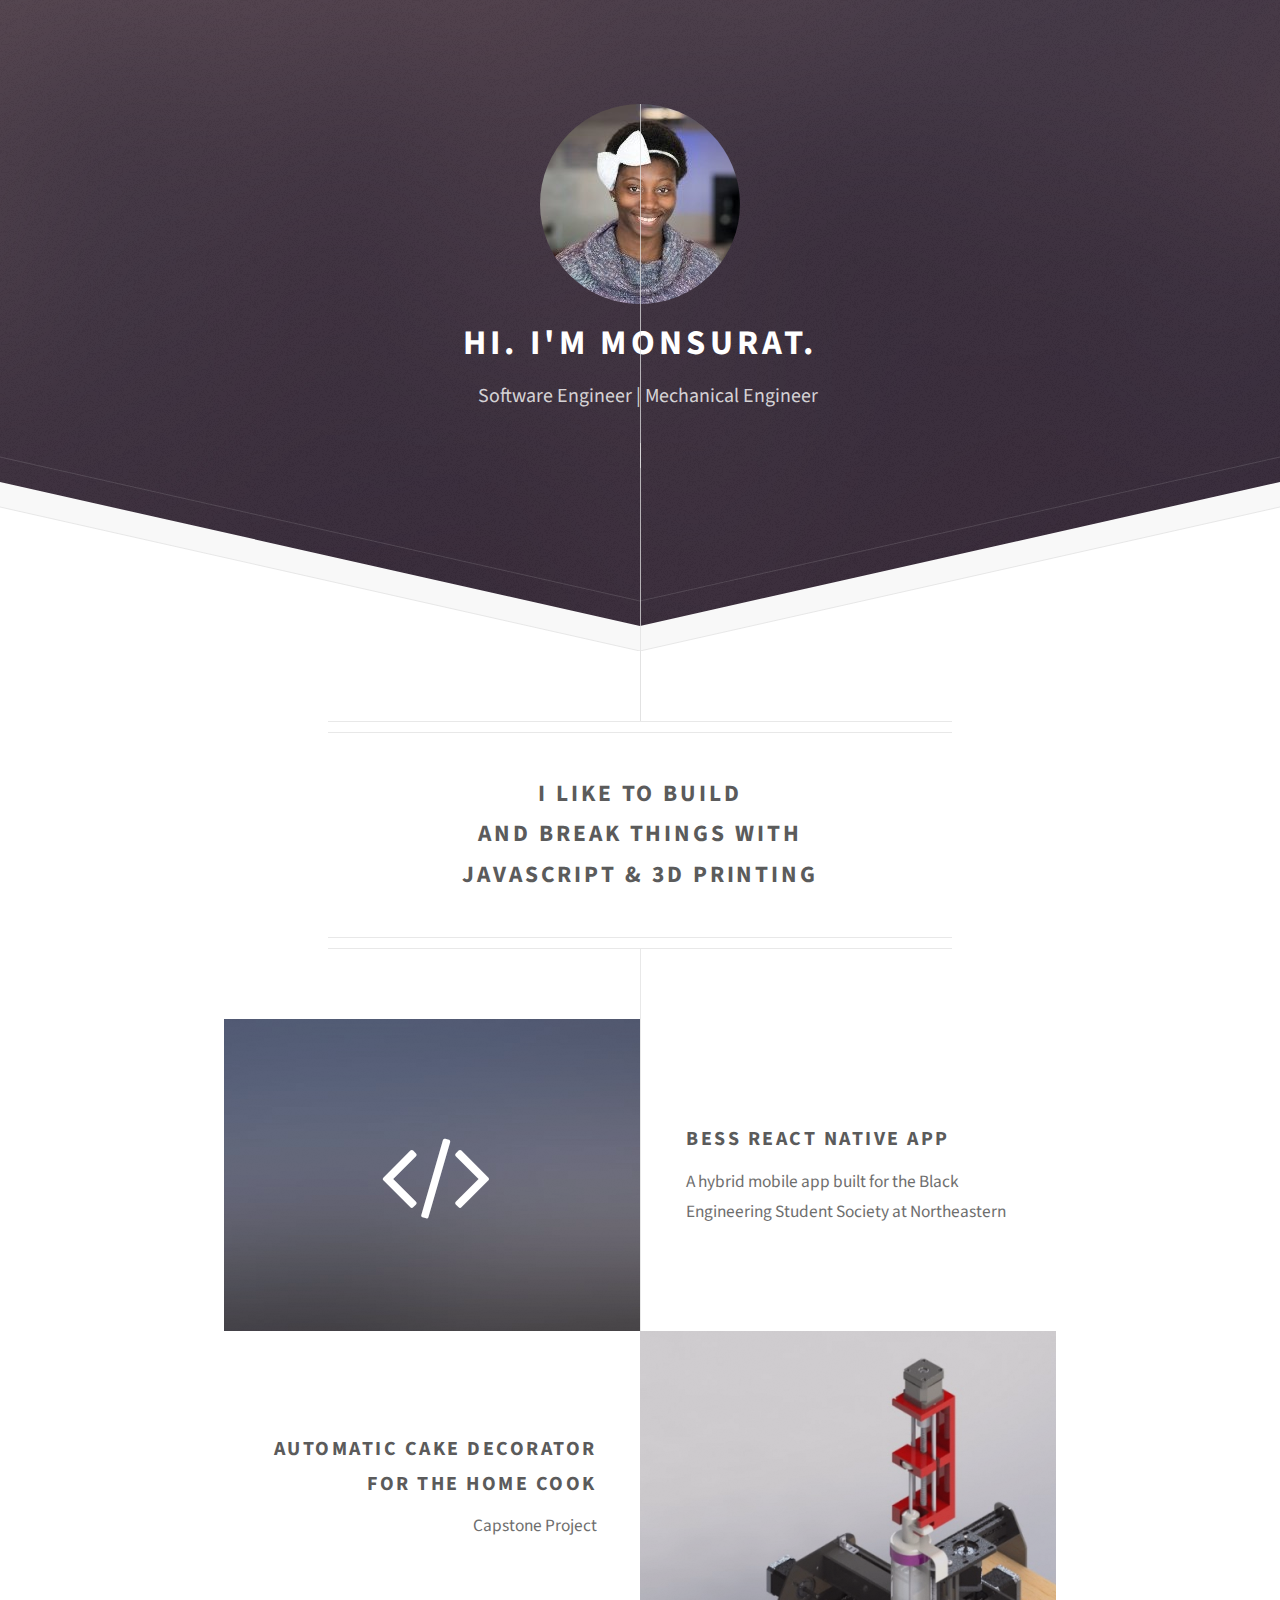
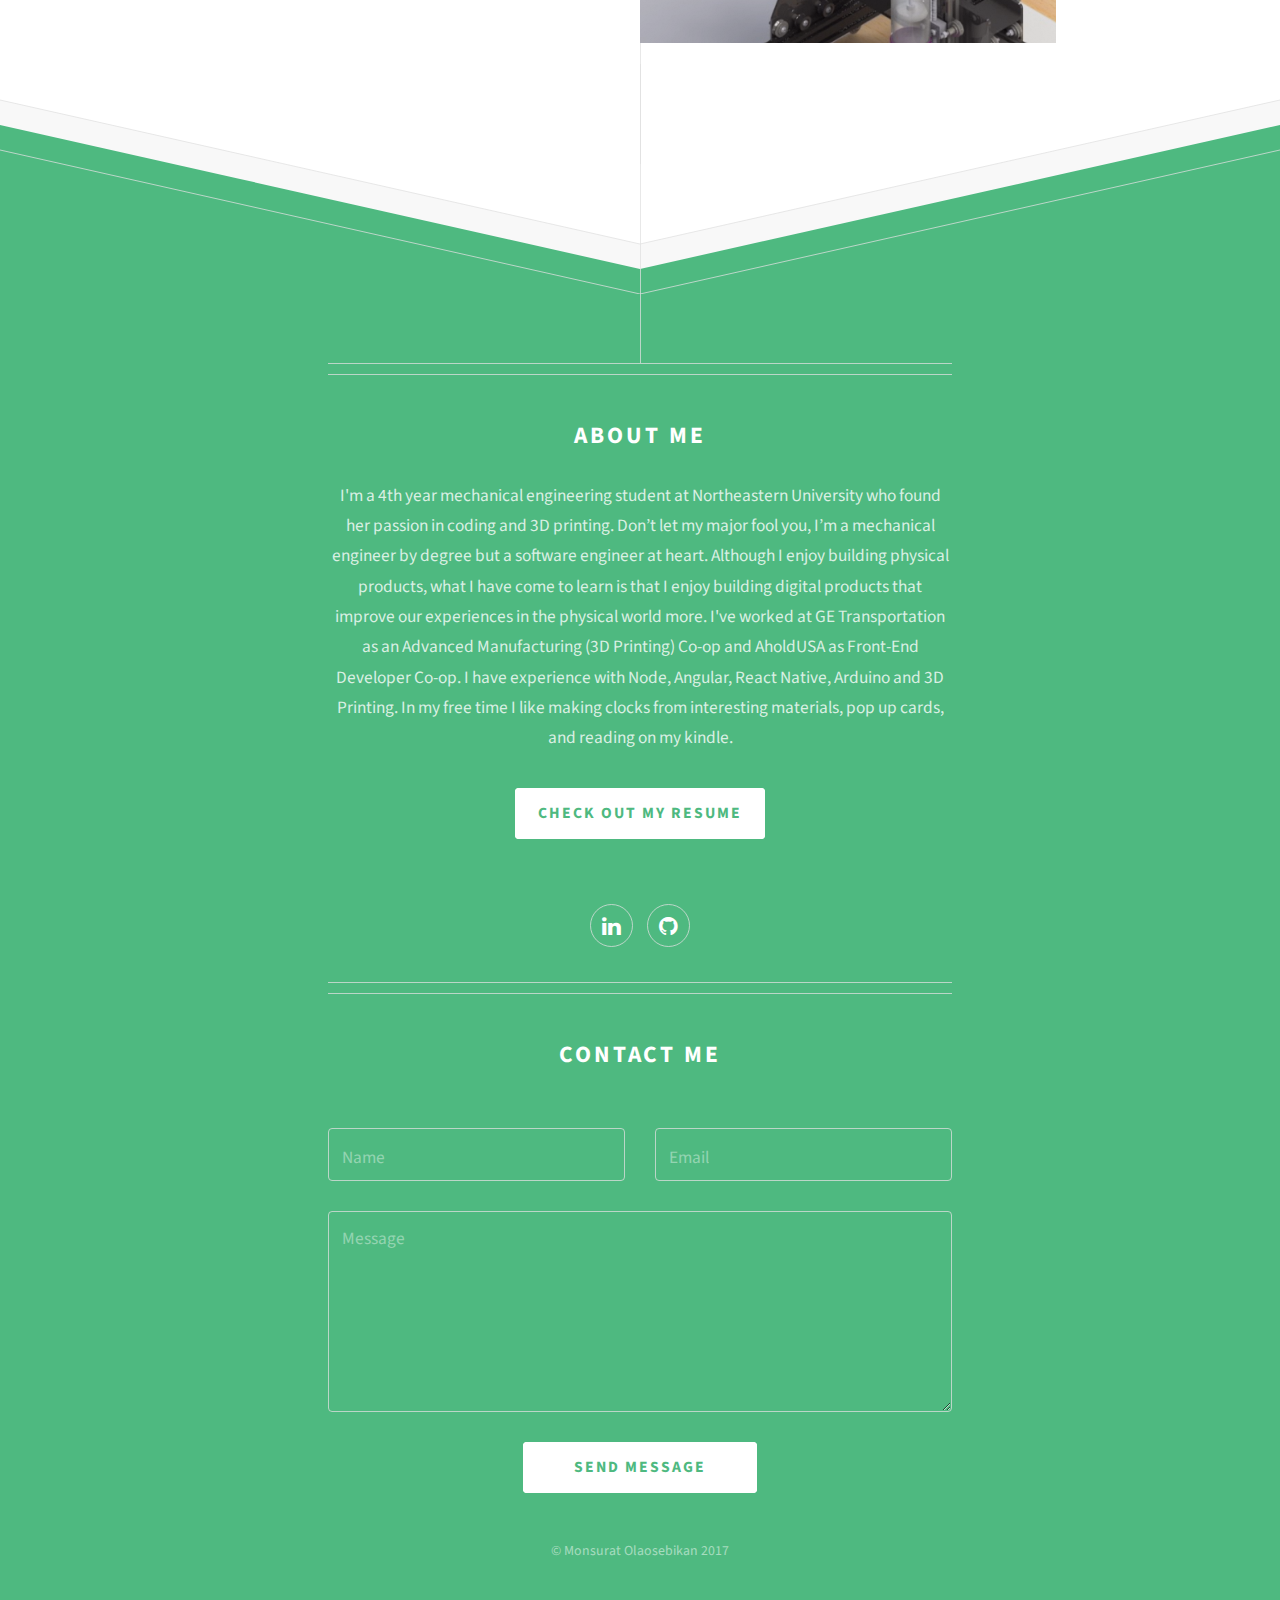
==== commit 364ceea0: "Added contact me section and updated about me" ====
--- a/index.html
+++ b/index.html
@@ -5,98 +5,124 @@
 	Free for personal and commercial use under the CCA 3.0 license (html5up.net/license)
 -->
 <html>
-	<head>
-		<title>Monsurat Portfolio</title>
-		<meta charset="utf-8" />
-		<meta name="viewport" content="width=device-width, initial-scale=1" />
-		<!--[if lte IE 8]><script src="assets/js/ie/html5shiv.js"></script><![endif]-->
-		<link rel="stylesheet" href="assets/css/main.css" />
-		<!--[if lte IE 8]><link rel="stylesheet" href="assets/css/ie8.css" /><![endif]-->
-	</head>
-	<body>
+<head>
+	<title>Monsurat Portfolio</title>
+	<meta charset="utf-8" />
+	<meta name="viewport" content="width=device-width, initial-scale=1" />
+	<!--[if lte IE 8]><script src="assets/js/ie/html5shiv.js"></script><![endif]-->
+	<link rel="stylesheet" href="assets/css/main.css" />
+	<!--[if lte IE 8]><link rel="stylesheet" href="assets/css/ie8.css" /><![endif]-->
+</head>
+<body>
 
-		<!-- Header -->
-			<div id="header">
-				<span class=""><img src="images/headshot.jpg" style="border-radius:50%"></span>
-				<h1>Hi. I'm Monsurat.</h1>
-				<p>&nbsp &nbsp Software Engineer | Mechanical Engineer</p>
-				<br />
+<!-- Header -->
+<div id="header">
+	<span class=""><img src="images/headshot.jpg" style="border-radius:50%"></span>
+	<h1>Hi. I'm Monsurat.</h1>
+	<p>&nbsp &nbsp Software Engineer | Mechanical Engineer</p>
+	<br />
+</div>
+
+<!-- Main -->
+<div id="main">
+
+	<header class="major container 75%">
+		<h2>I like to build
+			<br />
+			and break things with
+			<br />
+			JavaScript & 3D Printing</h2>
+		<!--
+        <p>Tellus erat mauris ipsum fermentum<br />
+        etiam vivamus nunc nibh morbi.</p>
+        -->
+	</header>
+
+	<div class="box alt container">
+		<section class="feature left">
+			<a href="bessapp.html" class="image icon fa-code"><img src="images/pic01.jpg" alt="" /></a>
+			<div class="content">
+				<h3>BESS React Native App</h3>
+				<p>A hybrid mobile app built for the Black Engineering Student Society at Northeastern</p>
 			</div>
+		</section>
+		<section class="feature right">
+			<a href="capstone.html" class="image icon"><img src="images/cake.png" alt="" /></a>
+			<div class="content">
+				<h3>Automatic Cake Decorator for the Home Cook</h3>
+				<p>Capstone Project</p>
+			</div>
+		</section>
+	</div>
 
-		<!-- Main -->
-			<div id="main">
+</div>
 
-				<header class="major container 75%">
-					<h2>I like to build
-					<br />
-					and break things with
-					<br />
-					JavaScript & 3D Printing</h2>
-					<!--
-					<p>Tellus erat mauris ipsum fermentum<br />
-					etiam vivamus nunc nibh morbi.</p>
-					-->
-				</header>
+<!-- Footer -->
+<div id="footer">
+	<div class="container 75%">
 
-				<div class="box alt container">
-					<section class="feature left">
-						<a href="bessapp.html" class="image icon fa-code"><img src="images/pic01.jpg" alt="" /></a>
-						<div class="content">
-							<h3>BESS React Native App</h3>
-							<p>A hybrid mobile app built for the Black Engineering Student Society at Northeastern</p>
-						</div>
-					</section>
-					<section class="feature right">
-						<a href="capstone.html" class="image icon"><img src="images/cake.png" alt="" /></a>
-						<div class="content">
-							<h3>Automatic Cake Decorator for the Home Cook</h3>
-							<p>Capstone Project</p>
-						</div>
-					</section>
-				</div>
+		<header class="major last">
+			<h2>About Me</h2>
+		</header>
 
-			</div>
-
-		<!-- Footer -->
-			<div id="footer">
-				<div class="container 75%">
-
-					<header class="major last">
-						<h2>About Me</h2>
-					</header>
-
-					<p>I'm a 4th year mechanical engineering student at Northeastern University who found her passion in coding and 3D printing.
-						Don’t let my major fool you, I’m a mechanical engineer by degree but a software engineer at heart. Although I enjoy building physical products, what I have come to learn is that I enjoy building digital products that improve our experiences in the physical world more.
-						I've worked at GE Transportation as an Advanced Manufacturing (3D Printing) Co-op and AholdUSA as Front-End Developer Co-op. I have experience with Node, Angular, React Native, Arduino and 3D Printing.
-					</p>
+		<p>I'm a 4th year mechanical engineering student at Northeastern University who found her passion in coding and 3D printing.
+			Don’t let my major fool you, I’m a mechanical engineer by degree but a software engineer at heart. Although I enjoy building physical products, what I have come to learn is that I enjoy building digital products that improve our experiences in the physical world more.
+			I've worked at GE Transportation as an Advanced Manufacturing (3D Printing) Co-op and AholdUSA as Front-End Developer Co-op. I have experience with Node, Angular, React Native, Arduino and 3D Printing. In my free time I like making clocks from interesting materials, pop up cards,
+			and reading on my kindle.
+		</p>
 
 
-							<div class="12u">
-								<ul class="actions">
-									<a href="https://drive.google.com/open?id=0B-U25E87jTzqNkViR29LWDZFdk0" target="_blank"><li><input type="submit" value="Check Out My Resume" /></li></a>
-								</ul>
-								<br>
-							</div>
+		<div class="12u">
+			<ul class="actions">
+				<a href="https://drive.google.com/open?id=0B-U25E87jTzqNkViR29LWDZFdk0" target="_blank"><li><input type="submit" value="Check Out My Resume" /></li></a>
+			</ul>
+			<br>
+		</div>
 
 
-					<ul class="icons">
-						<li><a href="https://www.linkedin.com/in/monsurat/" class="icon fa-linkedin" target="_blank"><span class="label">Linkedin</span></a></li>
-						<li><a href="https://github.com/monsuratolaosebikan" class="icon fa-github" target="_blank"><span class="label">Github</span></a></li>
-					</ul>
+		<ul class="icons">
+			<li><a href="https://www.linkedin.com/in/monsurat/" class="icon fa-linkedin" target="_blank"><span class="label">Linkedin</span></a></li>
+			<li><a href="https://github.com/monsuratolaosebikan" class="icon fa-github" target="_blank"><span class="label">Github</span></a></li>
+		</ul>
 
-					<ul class="copyright">
-						<li>&copy; Monsurat Olaosebikan 2017</li>
-					</ul>
+		<header class="major last">
+			<h2>Contact Me</h2>
+		</header>
 
+		<form id="contact" method="post" action="#contact">
+			<div class="row">
+				<div class="6u 12u(mobilep)">
+					<input type="text" name="name" placeholder="Name" />
+				</div>
+				<div class="6u 12u(mobilep)">
+					<input type="email" name="email" placeholder="Email" />
 				</div>
 			</div>
+			<div class="row">
+				<div class="12u">
+					<textarea name="message" placeholder="Message" rows="6"></textarea>
+				</div>
+			</div>
+			<div class="row">
+				<div class="12u">
+					<ul class="actions">
+						<li><input type="submit" value="Send Message" /></li>
+					</ul>
+				</div>
+			</div>
+		</form>
 
+		<ul class="copyright">
+			<li>&copy; Monsurat Olaosebikan 2017</li>
+		</ul>
+	</div>
+</div>
 		<!-- Scripts -->
-			<script src="assets/js/jquery.min.js"></script>
-			<script src="assets/js/skel.min.js"></script>
-			<script src="assets/js/util.js"></script>
-			<!--[if lte IE 8]><script src="assets/js/ie/respond.min.js"></script><![endif]-->
-			<script src="assets/js/main.js"></script>
+		<script src="assets/js/jquery.min.js"></script>
+		<script src="assets/js/skel.min.js"></script>
+		<script src="assets/js/util.js"></script>
+		<!--[if lte IE 8]><script src="assets/js/ie/respond.min.js"></script><![endif]-->
+		<script src="assets/js/main.js"></script>
 
-	</body>
+</body>
 </html>--- a/assets/css/main.css
+++ b/assets/css/main.css
@@ -3125,4 +3125,5 @@
 					display: none;
 				}
 
-	}+	}
+
